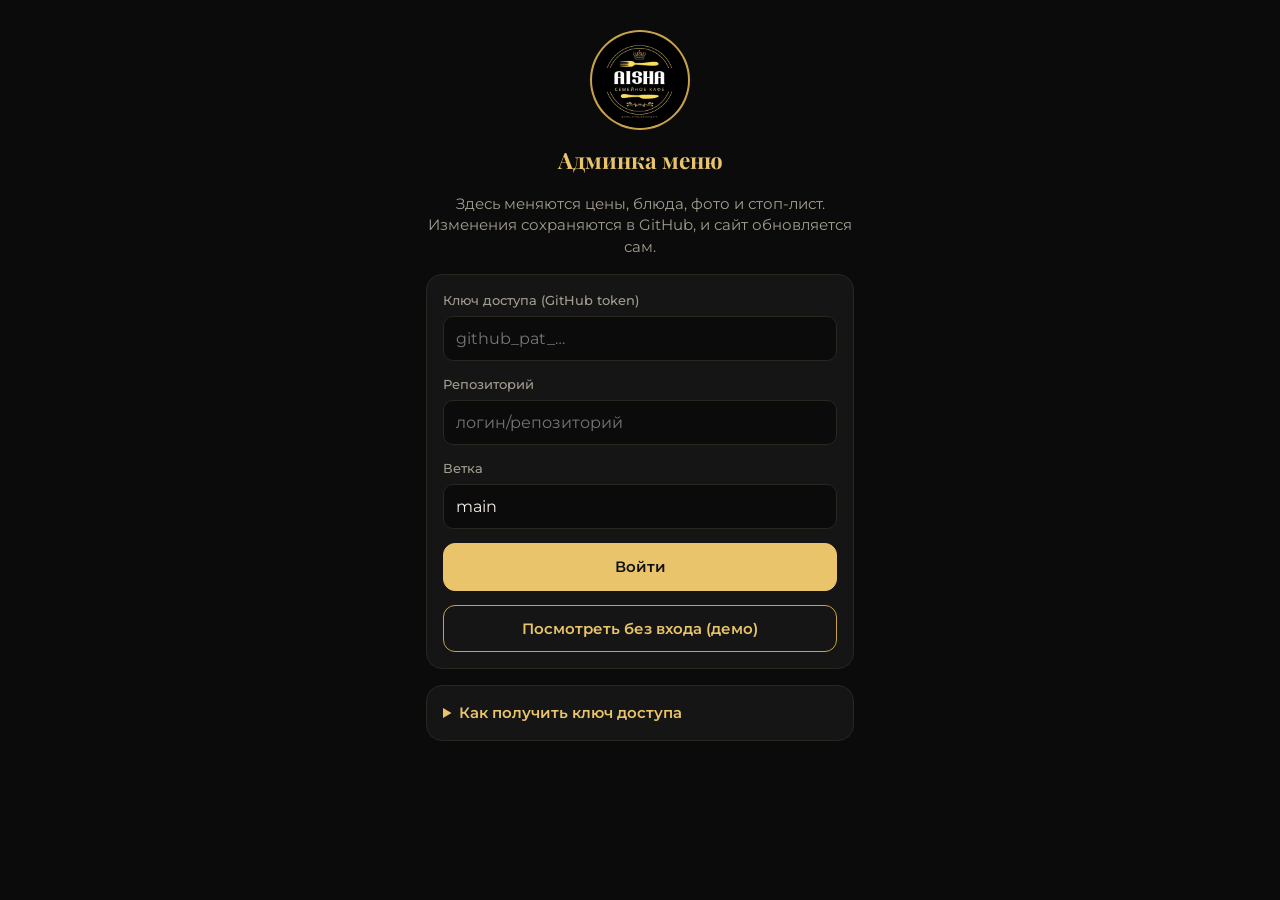
==== admin.html @ fd8bed95 "Переключатель ҚАЗ/РУС и админка меню - Меню перенесено в data/menu.json, казахские названия и описан" ====
<!doctype html>
<html lang="ru">
<head>
  <meta charset="utf-8">
  <meta name="viewport" content="width=device-width, initial-scale=1, viewport-fit=cover">
  <title>Aisha — админка меню</title>
  <meta name="robots" content="noindex, nofollow">
  <meta name="theme-color" content="#0b0b0b">
  <link rel="icon" type="image/png" href="img/logo.png">
  <link rel="preconnect" href="https://fonts.googleapis.com">
  <link rel="preconnect" href="https://fonts.gstatic.com" crossorigin>
  <link href="https://fonts.googleapis.com/css2?family=Playfair+Display:wght@700&family=Montserrat:wght@400;500;600;700&display=swap" rel="stylesheet">
  <link rel="stylesheet" href="css/style.css">
  <link rel="stylesheet" href="css/admin.css">
</head>
<body class="admin">

  <!-- ===== Вход ===== -->
  <section id="login" class="login" hidden>
    <img class="login__logo" src="img/logo.png" alt="" width="96" height="96">
    <h1>Админка меню</h1>
    <p class="muted">Здесь меняются цены, блюда, фото и стоп-лист. Изменения сохраняются в GitHub, и сайт обновляется сам.</p>

    <form id="loginForm" class="card form">
      <label class="field">
        <span>Ключ доступа (GitHub token)</span>
        <input id="fToken" type="password" autocomplete="current-password" placeholder="github_pat_…" required>
      </label>
      <label class="field">
        <span>Репозиторий</span>
        <input id="fRepo" type="text" placeholder="логин/репозиторий" autocapitalize="off" spellcheck="false" required>
      </label>
      <label class="field">
        <span>Ветка</span>
        <input id="fBranch" type="text" value="main" autocapitalize="off" spellcheck="false" required>
      </label>
      <p class="error" id="loginError" hidden></p>
      <button class="btn btn--gold btn--block" type="submit" id="loginBtn">Войти</button>
      <button class="btn btn--ghost btn--block" type="button" id="demoBtn">Посмотреть без входа (демо)</button>
    </form>

    <details class="card help">
      <summary>Как получить ключ доступа</summary>
      <ol>
        <li>Зайдите на GitHub → <b>Settings</b> → <b>Developer settings</b> → <b>Personal access tokens</b> → <b>Fine-grained tokens</b> → <b>Generate new token</b>.</li>
        <li>Срок действия — например, 1 год. В <b>Repository access</b> выберите только репозиторий с сайтом.</li>
        <li>В <b>Permissions → Repository permissions → Contents</b> выберите <b>Read and write</b>.</li>
        <li>Нажмите <b>Generate token</b>, скопируйте ключ и вставьте сюда. Он хранится только в этом браузере.</li>
      </ol>
      <p class="muted">Никому не передавайте ключ: с ним можно менять сайт.</p>
    </details>
  </section>

  <!-- ===== Панель ===== -->
  <section id="app" hidden>
    <header class="topbar">
      <img src="img/logo.png" alt="" width="36" height="36">
      <div class="topbar__title">
        <strong>Админка</strong>
        <span id="repoLabel" class="muted"></span>
      </div>
      <a class="btn btn--ghost btn--sm" href="./" target="_blank" rel="noopener">Сайт ↗</a>
      <button class="btn btn--ghost btn--sm" id="logoutBtn">Выйти</button>
    </header>

    <nav class="segmented" role="tablist">
      <button role="tab" data-view="menu" aria-selected="true">Меню</button>
      <button role="tab" data-view="stop" aria-selected="false">Стоп-лист</button>
      <button role="tab" data-view="cafe" aria-selected="false">Контакты</button>
    </nav>

    <main class="admin-main">
      <div id="viewMenu"></div>
      <div id="viewStop" hidden>
        <div class="tabs__search admin-search">
          <svg viewBox="0 0 24 24" aria-hidden="true"><circle cx="11" cy="11" r="7"/><path d="m20 20-3.5-3.5"/></svg>
          <input id="stopSearch" type="search" placeholder="Найти блюдо…" autocomplete="off">
        </div>
        <p class="muted small">Выключите блюдо, если его сейчас нет — на сайте оно станет серым с пометкой «Нет в наличии».</p>
        <div id="stopList"></div>
      </div>
      <div id="viewCafe" hidden></div>
    </main>

    <div class="savebar">
      <span id="saveStatus" class="savebar__status">Изменений нет</span>
      <button class="btn btn--gold" id="saveBtn" disabled>Сохранить</button>
    </div>
  </section>

  <!-- ===== Редактор блюда ===== -->
  <div class="sheet" id="editor" hidden>
    <div class="sheet__backdrop" data-close-editor></div>
    <section class="sheet__panel editor" role="dialog" aria-modal="true" aria-labelledby="edTitle">
      <div class="sheet__head">
        <h2 id="edTitle">Блюдо</h2>
        <button class="icon-btn" data-close-editor aria-label="Закрыть">✕</button>
      </div>
      <div id="edBody" class="form"></div>
    </section>
  </div>

  <div class="toast" id="toast" role="status" hidden></div>

  <script src="js/admin.js"></script>
</body>
</html>
---- css/style.css ----
:root {
  --bg: #0b0b0b;
  --surface: #151515;
  --surface-2: #1d1d1d;
  --line: #2a2620;
  --gold: #e9c46a;
  --gold-2: #c9a24a;
  --text: #f5f1e8;
  --muted: #a39d90;
  --red: #e76f51;
  --green: #8ab17d;
  --radius: 16px;
  --serif: "Playfair Display", Georgia, serif;
  --sans: "Montserrat", system-ui, -apple-system, "Segoe UI", Roboto, sans-serif;
}

* { box-sizing: border-box; }
html { scroll-behavior: smooth; -webkit-text-size-adjust: 100%; }
body {
  margin: 0;
  background: var(--bg);
  color: var(--text);
  font-family: var(--sans);
  font-size: 15px;
  line-height: 1.45;
  -webkit-font-smoothing: antialiased;
  padding-bottom: 96px;
}
button { font: inherit; color: inherit; }
[hidden] { display: none !important; }

/* ---------- Hero ---------- */
.hero {
  text-align: center;
  padding: 28px 16px 18px;
  background:
    radial-gradient(ellipse at 50% 0%, rgba(233, 196, 106, .16), transparent 65%),
    var(--bg);
}
.hero__logo {
  width: 150px; height: 150px;
  border-radius: 50%;
  box-shadow: 0 0 0 2px var(--gold-2), 0 10px 40px rgba(233, 196, 106, .18);
}
.hero__title {
  font-family: var(--serif);
  color: var(--gold);
  font-size: 30px;
  letter-spacing: .12em;
  text-transform: uppercase;
  margin: 16px 0 4px;
}
.hero__title::before, .hero__title::after {
  content: ""; display: inline-block; vertical-align: middle;
  width: 36px; height: 1px; background: var(--gold-2); margin: 0 12px;
}
.hero__meta { color: var(--muted); margin: 0; font-size: 13px; }

/* ---------- Tabs ---------- */
.tabs {
  position: sticky; top: 0; z-index: 20;
  background: rgba(11, 11, 11, .92);
  backdrop-filter: blur(10px);
  -webkit-backdrop-filter: blur(10px);
  border-bottom: 1px solid var(--line);
  padding: 10px 0 0;
}
.tabs__search {
  display: flex; align-items: center; gap: 8px;
  margin: 0 16px 10px;
  background: var(--surface);
  border: 1px solid var(--line);
  border-radius: 12px;
  padding: 0 12px;
}
.tabs__search svg { width: 18px; height: 18px; fill: none; stroke: var(--muted); stroke-width: 2; flex: none; }
.tabs__search input {
  flex: 1; min-width: 0;
  background: none; border: 0; outline: 0;
  color: var(--text); font: inherit; font-size: 16px;
  padding: 10px 0;
}
.tabs__search:focus-within { border-color: var(--gold-2); }
.tabs__row {
  display: flex; gap: 8px;
  overflow-x: auto; scrollbar-width: none;
  padding: 0 16px 10px;
  scroll-snap-type: x proximity;
}
.tabs__row::-webkit-scrollbar { display: none; }
.tab {
  flex: none; scroll-snap-align: start;
  border: 1px solid var(--line);
  background: var(--surface);
  color: var(--text);
  border-radius: 999px;
  padding: 8px 14px;
  font-size: 14px; font-weight: 500;
  white-space: nowrap; cursor: pointer;
  transition: background .2s, color .2s, border-color .2s;
}
.tab.is-active { background: var(--gold); color: #111; border-color: var(--gold); font-weight: 600; }

/* ---------- Menu ---------- */
.menu { max-width: 720px; margin: 0 auto; padding: 8px 16px; }
.section { padding-top: 18px; scroll-margin-top: 120px; }
.section__title {
  font-family: var(--serif);
  color: var(--gold);
  font-size: 24px;
  margin: 8px 0 12px;
  display: flex; align-items: center; gap: 10px;
}
.section__title::after { content: ""; flex: 1; height: 1px; background: linear-gradient(90deg, var(--gold-2), transparent); }

.item {
  display: flex; gap: 12px;
  background: var(--surface);
  border: 1px solid var(--line);
  border-radius: var(--radius);
  padding: 14px;
  margin-bottom: 10px;
}
.item.is-off { opacity: .45; }
.item__img {
  width: 84px; height: 84px; flex: none;
  border-radius: 12px; object-fit: cover;
  background: var(--surface-2);
}
.item__body { flex: 1; min-width: 0; display: flex; flex-direction: column; }
.item__name { font-weight: 600; font-size: 16px; margin: 0; }
.item__desc { color: var(--muted); font-size: 13px; margin: 4px 0 0; }
.item__foot { display: flex; align-items: center; gap: 10px; margin-top: auto; padding-top: 10px; }
.item__price { color: var(--gold); font-weight: 700; font-size: 17px; white-space: nowrap; }
.item__weight { color: var(--muted); font-size: 12px; }
.tags { display: inline-flex; flex-wrap: wrap; gap: 4px; margin-left: 6px; vertical-align: 2px; }
.tag { font-size: 10px; font-weight: 700; letter-spacing: .04em; text-transform: uppercase; border-radius: 6px; padding: 2px 6px; }
.tag--hit { background: var(--gold); color: #111; }
.tag--new { background: var(--green); color: #111; }
.tag--spicy { background: var(--red); color: #fff; }
.tag--veg { border: 1px solid var(--green); color: var(--green); }
.tag--off { background: #444; color: #ddd; }

.qty { margin-left: auto; display: flex; align-items: center; gap: 6px; }
.qty__btn {
  width: 34px; height: 34px; border-radius: 50%;
  border: 1px solid var(--gold-2); background: transparent;
  color: var(--gold); font-size: 20px; line-height: 1; cursor: pointer;
  display: grid; place-items: center;
}
.qty__btn--add { background: var(--gold); color: #111; border-color: var(--gold); }
.qty__n { min-width: 18px; text-align: center; font-weight: 600; }

.empty { text-align: center; color: var(--muted); padding: 40px 16px; }

/* ---------- Footer ---------- */
.footer {
  max-width: 720px; margin: 24px auto 0; padding: 24px 16px;
  border-top: 1px solid var(--line);
  text-align: center; color: var(--muted); font-size: 14px;
}
.footer a { color: var(--gold); text-decoration: none; }
.footer p { margin: 6px 0; }
.footer__links { display: flex; justify-content: center; gap: 10px; flex-wrap: wrap; margin: 14px 0; }
.footer__note { font-size: 12px; opacity: .8; }

/* ---------- Buttons ---------- */
.btn {
  display: inline-flex; align-items: center; justify-content: center; gap: 6px;
  border-radius: 12px; padding: 12px 18px; font-weight: 600; cursor: pointer;
  text-decoration: none; border: 1px solid var(--gold-2);
}
.btn--gold { background: var(--gold); color: #111; border-color: var(--gold); }
.btn--ghost { background: transparent; color: var(--gold); }
.icon-btn { background: none; border: 0; font-size: 20px; cursor: pointer; color: var(--muted); padding: 4px 8px; }

/* ---------- Cart ---------- */
.cart-btn {
  position: fixed; z-index: 30;
  left: 16px; right: 16px; bottom: max(16px, env(safe-area-inset-bottom));
  max-width: 688px; margin: 0 auto;
  display: flex; align-items: center; gap: 10px;
  background: var(--gold); color: #111;
  border: 0; border-radius: 14px; padding: 14px 18px;
  font-weight: 700; cursor: pointer;
  box-shadow: 0 10px 30px rgba(0, 0, 0, .5);
}
.cart-btn__count { background: #111; color: var(--gold); border-radius: 999px; padding: 1px 9px; font-size: 13px; }
.cart-btn__sum { margin-left: auto; }

.sheet { position: fixed; inset: 0; z-index: 40; }
.sheet__backdrop { position: absolute; inset: 0; background: rgba(0, 0, 0, .65); }
.sheet__panel {
  position: absolute; left: 0; right: 0; bottom: 0;
  max-width: 720px; margin: 0 auto;
  max-height: 85vh; overflow-y: auto;
  background: var(--surface);
  border-top: 2px solid var(--gold-2);
  border-radius: 20px 20px 0 0;
  padding: 16px 16px calc(20px + env(safe-area-inset-bottom));
  animation: up .25s ease-out;
}
@keyframes up { from { transform: translateY(100%); } }
.sheet__head { display: flex; align-items: center; justify-content: space-between; }
.sheet__head h2 { font-family: var(--serif); color: var(--gold); margin: 0; font-size: 22px; }
.sheet__list { list-style: none; padding: 0; margin: 12px 0; }
.sheet__list li { display: flex; align-items: center; gap: 10px; padding: 10px 0; border-bottom: 1px solid var(--line); }
.sheet__list .name { flex: 1; min-width: 0; }
.sheet__list .sum { color: var(--gold); font-weight: 600; white-space: nowrap; }
.sheet__total { display: flex; justify-content: space-between; font-size: 18px; margin: 8px 0; }
.sheet__total strong { color: var(--gold); }
.sheet__hint { color: var(--muted); font-size: 13px; }
.sheet__actions { display: flex; gap: 10px; }
.sheet__actions > * { flex: 1; }

@media (min-width: 600px) {
  .item__img { width: 110px; height: 110px; }
}
@media (prefers-reduced-motion: reduce) {
  html { scroll-behavior: auto; }
  .sheet__panel { animation: none; }
}

/* ---------- Казахские названия и размеры ---------- */
.section__title > span { display: flex; flex-direction: column; }
.section__title small { font-family: var(--sans); font-size: 12px; color: var(--muted); letter-spacing: .06em; text-transform: uppercase; font-weight: 500; margin-top: 2px; }
.item__kz { color: var(--gold-2); font-size: 12px; margin: 2px 0 0; font-style: italic; }
.vars { margin-top: auto; padding-top: 8px; display: grid; gap: 6px; }
.var { display: flex; align-items: center; gap: 10px; }
.var + .var { border-top: 1px dashed var(--line); padding-top: 6px; }
.var__label { color: var(--muted); font-size: 13px; min-width: 44px; }
.var .qty__btn { width: 30px; height: 30px; font-size: 18px; }

/* ---------- Переключатель языка ---------- */
.hero { position: relative; }
.lang {
  position: absolute; top: 14px; right: max(16px, env(safe-area-inset-right, 0px));
  display: flex; padding: 3px; gap: 2px;
  background: var(--surface); border: 1px solid var(--line); border-radius: 999px;
}
.lang__btn {
  border: 0; background: transparent; color: var(--muted);
  font-size: 12px; font-weight: 700; letter-spacing: .06em;
  padding: 7px 12px; border-radius: 999px; cursor: pointer;
}
.lang__btn[aria-pressed="true"] { background: var(--gold); color: #111; }
.lang__btn:focus-visible, .tab:focus-visible, .qty__btn:focus-visible, .btn:focus-visible { outline: 2px solid var(--gold); outline-offset: 2px; }
.footer__name { color: var(--text); }
---- css/admin.css ----
/* Админка — использует токены из style.css */
body.admin { padding-bottom: 110px; }
.muted { color: var(--muted); }
.small { font-size: 13px; }
.error { color: var(--red); margin: 0; font-size: 14px; }

.card {
  background: var(--surface); border: 1px solid var(--line);
  border-radius: var(--radius); padding: 16px;
}
.form { display: grid; gap: 14px; }
.field { display: grid; gap: 6px; min-width: 0; }
.field > span { font-size: 13px; color: var(--muted); font-weight: 500; }
.field input, .field textarea, .field select {
  width: 100%; min-width: 0;
  background: var(--bg); color: var(--text);
  border: 1px solid var(--line); border-radius: 10px;
  font: inherit; font-size: 16px; padding: 10px 12px;
}
.field textarea { resize: vertical; min-height: 64px; }
.field input:focus, .field textarea:focus, .field select:focus { outline: none; border-color: var(--gold-2); }
.row2 { display: grid; grid-template-columns: 1fr 1fr; gap: 10px; }
@media (max-width: 420px) { .row2 { grid-template-columns: 1fr; } }

.btn--block { width: 100%; }
.btn--sm { padding: 7px 12px; font-size: 13px; border-radius: 10px; }
.btn--danger { background: transparent; color: var(--red); border-color: var(--red); }
.btn--danger.is-armed { background: var(--red); color: #fff; }
.btn:disabled { opacity: .45; cursor: default; }

/* ---------- Вход ---------- */
.login { max-width: 460px; margin: 0 auto; padding: 32px max(16px, env(safe-area-inset-right, 0px)) 40px max(16px, env(safe-area-inset-left, 0px)); display: grid; gap: 16px; }
.login__logo { width: 96px; height: 96px; border-radius: 50%; margin: 0 auto; box-shadow: 0 0 0 2px var(--gold-2); }
.login h1 { font-family: var(--serif); color: var(--gold); text-align: center; margin: 0; }
.login > p { text-align: center; margin: 0; }
.help summary { cursor: pointer; color: var(--gold); font-weight: 600; }
.help ol { padding-left: 20px; line-height: 1.6; }

/* ---------- Шапка ---------- */
.topbar {
  position: sticky; top: env(safe-area-inset-top, 0px); z-index: 20;
  display: flex; align-items: center; gap: 10px;
  padding: 10px max(16px, env(safe-area-inset-right, 0px)) 10px max(16px, env(safe-area-inset-left, 0px));
  background: rgba(11, 11, 11, .95); border-bottom: 1px solid var(--line);
}
.topbar img { border-radius: 50%; }
.topbar__title { flex: 1; min-width: 0; display: flex; flex-direction: column; line-height: 1.2; }
.topbar__title strong { color: var(--gold); }
.topbar__title span { font-size: 12px; overflow: hidden; text-overflow: ellipsis; white-space: nowrap; }

.segmented {
  display: grid; grid-template-columns: repeat(3, 1fr); gap: 4px;
  max-width: 720px; margin: 12px auto 0; padding: 4px;
  background: var(--surface); border: 1px solid var(--line); border-radius: 12px;
  width: calc(100% - 32px);
}
.segmented button {
  border: 0; background: transparent; color: var(--muted);
  padding: 9px 6px; border-radius: 9px; font-weight: 600; font-size: 14px; cursor: pointer;
}
.segmented button[aria-selected="true"] { background: var(--gold); color: #111; }

.admin-main { max-width: 720px; margin: 0 auto; padding: 14px max(16px, env(safe-area-inset-right, 0px)) 0 max(16px, env(safe-area-inset-left, 0px)); }
.admin-search { margin: 0 0 8px; }

/* ---------- Разделы ---------- */
.cat { border: 1px solid var(--line); border-radius: var(--radius); background: var(--surface); margin-bottom: 10px; overflow: hidden; }
.cat__head {
  display: flex; align-items: center; gap: 10px; width: 100%;
  padding: 14px 16px; background: none; border: 0; text-align: left; cursor: pointer;
}
.cat__head .t { flex: 1; min-width: 0; font-weight: 600; font-size: 16px; }
.cat__head .t small { display: block; color: var(--muted); font-weight: 400; font-size: 12px; }
.cat__head .n { color: var(--muted); font-size: 13px; }
.cat__head .chev { color: var(--gold); transition: transform .2s; }
.cat.is-open .chev { transform: rotate(90deg); }
.cat__body { border-top: 1px solid var(--line); padding: 12px 16px 16px; display: grid; gap: 12px; }
.cat__tools { display: flex; gap: 8px; flex-wrap: wrap; }

.ilist { list-style: none; margin: 0; padding: 0; display: grid; gap: 6px; }
.irow {
  display: flex; align-items: center; gap: 10px;
  background: var(--bg); border: 1px solid var(--line); border-radius: 12px; padding: 8px 10px;
}
.irow__img { width: 40px; height: 40px; border-radius: 8px; object-fit: cover; flex: none; background: var(--surface-2); }
.irow__main { flex: 1; min-width: 0; }
.irow__name { font-weight: 600; white-space: nowrap; overflow: hidden; text-overflow: ellipsis; }
.irow__price { color: var(--gold); font-size: 13px; font-variant-numeric: tabular-nums; }
.irow.is-off .irow__name { color: var(--muted); text-decoration: line-through; }
.irow__btns { display: flex; gap: 4px; flex: none; }
.mini {
  width: 34px; height: 34px; border-radius: 9px; border: 1px solid var(--line);
  background: var(--surface); color: var(--text); cursor: pointer; font-size: 15px;
  display: grid; place-items: center;
}
.mini:disabled { opacity: .3; cursor: default; }

/* ---------- Переключатель ---------- */
.switch { position: relative; width: 50px; height: 30px; flex: none; }
.switch input { position: absolute; opacity: 0; inset: 0; margin: 0; cursor: pointer; z-index: 1; }
.switch span {
  position: absolute; inset: 0; border-radius: 999px; background: #3a3632; transition: background .2s;
}
.switch span::after {
  content: ""; position: absolute; top: 3px; left: 3px; width: 24px; height: 24px;
  border-radius: 50%; background: #fff; transition: transform .2s;
}
.switch input:checked + span { background: var(--green); }
.switch input:checked + span::after { transform: translateX(20px); }
.switch input:focus-visible + span { outline: 2px solid var(--gold); outline-offset: 2px; }

.stop-cat { color: var(--gold); font-family: var(--serif); font-size: 18px; margin: 18px 0 8px; }
.srow { display: flex; align-items: center; gap: 12px; padding: 10px 0; border-bottom: 1px solid var(--line); }
.srow__name { flex: 1; min-width: 0; }
.srow__state { font-size: 12px; color: var(--green); }
.srow.is-off .srow__state { color: var(--red); }

/* ---------- Редактор ---------- */
.editor { max-height: 92vh; }
.checks { display: flex; flex-wrap: wrap; gap: 8px; }
.chip {
  display: inline-flex; align-items: center; gap: 6px;
  border: 1px solid var(--line); border-radius: 999px; padding: 6px 12px; cursor: pointer; font-size: 14px;
}
.chip input { accent-color: var(--gold); }
.vrow { display: grid; grid-template-columns: 1fr 1fr auto; gap: 8px; align-items: end; }
.photo { display: flex; gap: 12px; align-items: center; flex-wrap: wrap; }
.photo img { width: 96px; height: 96px; border-radius: 12px; object-fit: cover; background: var(--surface-2); }
.photo__btns { display: flex; gap: 8px; flex-wrap: wrap; }
.inline-toggle { display: flex; align-items: center; justify-content: space-between; gap: 12px; }
.editor__foot { display: flex; gap: 10px; justify-content: space-between; flex-wrap: wrap; padding-top: 4px; }

/* ---------- Нижняя панель ---------- */
.savebar {
  position: fixed; z-index: 30; left: 0; right: 0; bottom: 0;
  display: flex; align-items: center; gap: 12px; justify-content: space-between;
  padding: 12px max(16px, env(safe-area-inset-right, 0px)) calc(12px + env(safe-area-inset-bottom, 0px)) max(16px, env(safe-area-inset-left, 0px));
  background: rgba(21, 21, 21, .97); border-top: 1px solid var(--line);
}
.savebar__status { color: var(--muted); font-size: 14px; }
.savebar.is-dirty .savebar__status { color: var(--gold); }

.toast {
  position: fixed; z-index: 50; left: 50%; transform: translateX(-50%);
  bottom: calc(84px + env(safe-area-inset-bottom, 0px));
  max-width: calc(100% - 32px); width: max-content;
  background: var(--text); color: #111; padding: 12px 16px; border-radius: 12px; font-weight: 600;
  box-shadow: 0 10px 30px rgba(0, 0, 0, .5);
}
.toast.is-error { background: var(--red); color: #fff; }

/* не даём полям и строкам распирать карточку */
.form, .cat__body { grid-template-columns: minmax(0, 1fr); }
.row2 > *, .vrow > *, .cat__body > * { min-width: 0; }
@media (max-width: 420px) { .row2 { grid-template-columns: minmax(0, 1fr); } }
@media (min-width: 421px) { .row2 { grid-template-columns: minmax(0, 1fr) minmax(0, 1fr); } }
.vrow { grid-template-columns: minmax(0, 1fr) minmax(0, 1fr) auto; }
.ilist { grid-template-columns: minmax(0, 1fr); }
.irow { min-width: 0; }
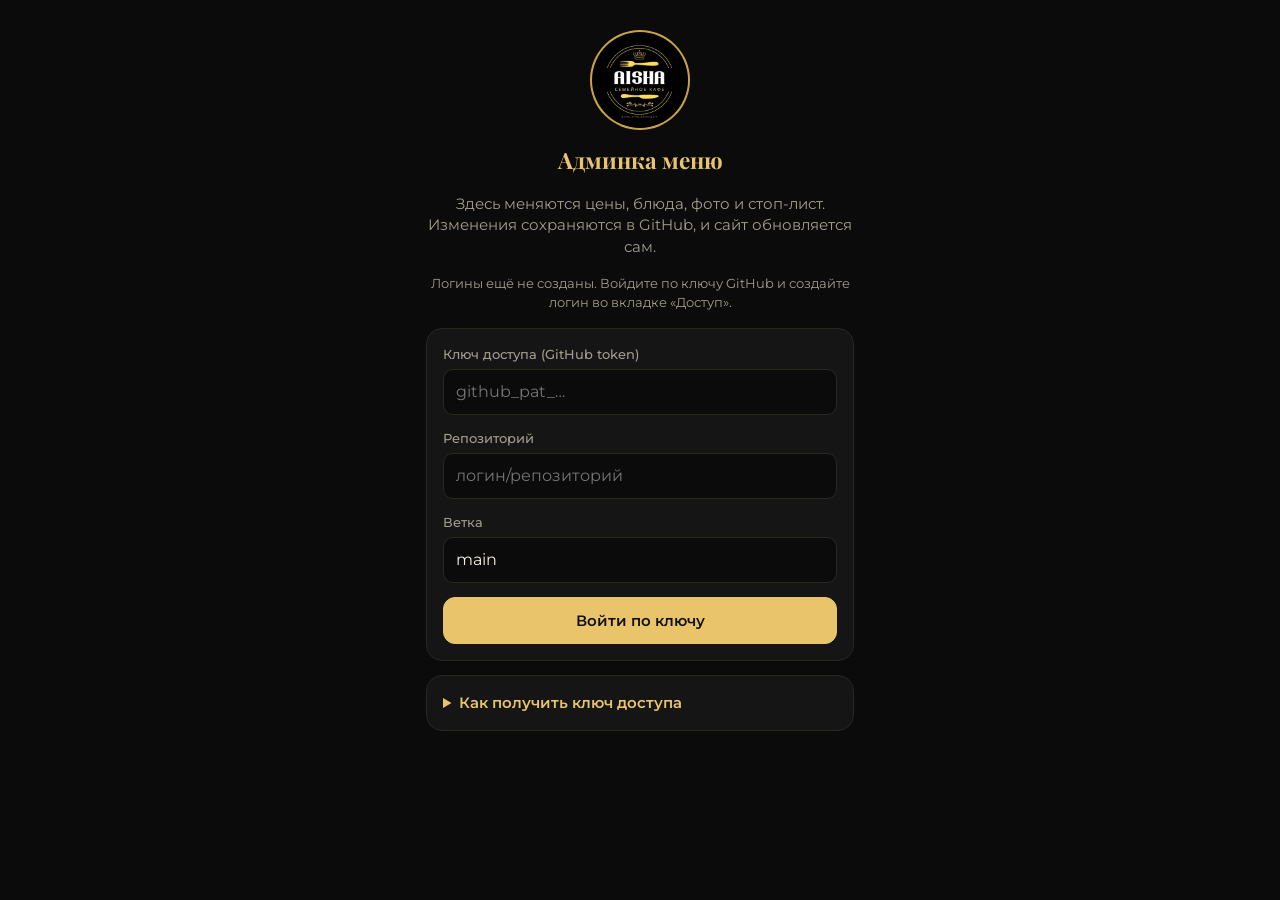
==== commit 82624173: "Админка: вход по логину и паролю - Ключ GitHub хранится в data/admin-auth.json только в зашифрованно" ====
--- a/admin.html
+++ b/admin.html
@@ -21,34 +21,53 @@
     <h1>Админка меню</h1>
     <p class="muted">Здесь меняются цены, блюда, фото и стоп-лист. Изменения сохраняются в GitHub, и сайт обновляется сам.</p>
 
-    <form id="loginForm" class="card form">
+    <!-- Вход по логину и паролю -->
+    <form id="pwForm" class="card form">
       <label class="field">
-        <span>Ключ доступа (GitHub token)</span>
-        <input id="fToken" type="password" autocomplete="current-password" placeholder="github_pat_…" required>
+        <span>Логин</span>
+        <input id="fLogin" type="text" autocomplete="username" autocapitalize="off" spellcheck="false" required>
       </label>
       <label class="field">
-        <span>Репозиторий</span>
-        <input id="fRepo" type="text" placeholder="логин/репозиторий" autocapitalize="off" spellcheck="false" required>
+        <span>Пароль</span>
+        <input id="fPassword" type="password" autocomplete="current-password" required>
       </label>
-      <label class="field">
-        <span>Ветка</span>
-        <input id="fBranch" type="text" value="main" autocapitalize="off" spellcheck="false" required>
-      </label>
-      <p class="error" id="loginError" hidden></p>
-      <button class="btn btn--gold btn--block" type="submit" id="loginBtn">Войти</button>
+      <p class="error" id="pwError" hidden></p>
+      <button class="btn btn--gold btn--block" type="submit" id="pwBtn">Войти</button>
       <button class="btn btn--ghost btn--block" type="button" id="demoBtn">Посмотреть без входа (демо)</button>
     </form>
+    <p class="muted small center" id="noAccounts" hidden>Логины ещё не созданы. Войдите по ключу GitHub и создайте логин во вкладке «Доступ».</p>
+    <button class="linklike" type="button" id="toTokenBtn">Вход для разработчика (по ключу GitHub)</button>
 
-    <details class="card help">
-      <summary>Как получить ключ доступа</summary>
-      <ol>
-        <li>Зайдите на GitHub → <b>Settings</b> → <b>Developer settings</b> → <b>Personal access tokens</b> → <b>Fine-grained tokens</b> → <b>Generate new token</b>.</li>
-        <li>Срок действия — например, 1 год. В <b>Repository access</b> выберите только репозиторий с сайтом.</li>
-        <li>В <b>Permissions → Repository permissions → Contents</b> выберите <b>Read and write</b>.</li>
-        <li>Нажмите <b>Generate token</b>, скопируйте ключ и вставьте сюда. Он хранится только в этом браузере.</li>
-      </ol>
-      <p class="muted">Никому не передавайте ключ: с ним можно менять сайт.</p>
-    </details>
+    <!-- Вход по ключу GitHub -->
+    <div id="tokenBox" class="form" hidden>
+      <form id="loginForm" class="card form">
+        <label class="field">
+          <span>Ключ доступа (GitHub token)</span>
+          <input id="fToken" type="password" autocomplete="off" placeholder="github_pat_…" required>
+        </label>
+        <label class="field">
+          <span>Репозиторий</span>
+          <input id="fRepo" type="text" placeholder="логин/репозиторий" autocapitalize="off" spellcheck="false" required>
+        </label>
+        <label class="field">
+          <span>Ветка</span>
+          <input id="fBranch" type="text" value="main" autocapitalize="off" spellcheck="false" required>
+        </label>
+        <p class="error" id="loginError" hidden></p>
+        <button class="btn btn--gold btn--block" type="submit" id="loginBtn">Войти по ключу</button>
+      </form>
+
+      <details class="card help">
+        <summary>Как получить ключ доступа</summary>
+        <ol>
+          <li>Зайдите на GitHub → <b>Settings</b> → <b>Developer settings</b> → <b>Personal access tokens</b> → <b>Fine-grained tokens</b> → <b>Generate new token</b>.</li>
+          <li>Срок действия — например, 1 год. В <b>Repository access</b> выберите только репозиторий с сайтом.</li>
+          <li>В <b>Permissions → Repository permissions → Contents</b> выберите <b>Read and write</b>.</li>
+          <li>Нажмите <b>Generate token</b>, скопируйте ключ и вставьте сюда.</li>
+        </ol>
+        <p class="muted">Никому не передавайте ключ: с ним можно менять сайт. Для клиента лучше создать логин и пароль во вкладке «Доступ».</p>
+      </details>
+    </div>
   </section>
 
   <!-- ===== Панель ===== -->
@@ -67,6 +86,7 @@
       <button role="tab" data-view="menu" aria-selected="true">Меню</button>
       <button role="tab" data-view="stop" aria-selected="false">Стоп-лист</button>
       <button role="tab" data-view="cafe" aria-selected="false">Контакты</button>
+      <button role="tab" data-view="access" aria-selected="false">Доступ</button>
     </nav>
 
     <main class="admin-main">
@@ -80,6 +100,7 @@
         <div id="stopList"></div>
       </div>
       <div id="viewCafe" hidden></div>
+      <div id="viewAccess" hidden></div>
     </main>
 
     <div class="savebar">
--- a/css/style.css
+++ b/css/style.css
@@ -246,3 +246,26 @@
 .lang__btn[aria-pressed="true"] { background: var(--gold); color: #111; }
 .lang__btn:focus-visible, .tab:focus-visible, .qty__btn:focus-visible, .btn:focus-visible { outline: 2px solid var(--gold); outline-offset: 2px; }
 .footer__name { color: var(--text); }
+
+/* ---------- Способ получения заказа ---------- */
+.mode { display: grid; grid-template-columns: repeat(3, minmax(0, 1fr)); gap: 8px; margin: 14px 0 10px; }
+.mode__btn {
+  display: flex; flex-direction: column; align-items: center; gap: 2px;
+  background: var(--bg); border: 1px solid var(--line); border-radius: 12px;
+  padding: 10px 4px; cursor: pointer; color: var(--text); font-size: 13px;
+}
+.mode__btn span { font-size: 20px; }
+.mode__btn b { font-weight: 600; text-align: center; }
+.mode__btn[aria-checked="true"] { border-color: var(--gold); background: rgba(233, 196, 106, .12); color: var(--gold); }
+.mode__btn:focus-visible { outline: 2px solid var(--gold); outline-offset: 2px; }
+.ofield { display: grid; gap: 6px; margin-bottom: 10px; }
+.ofield span { font-size: 13px; color: var(--muted); }
+.ofield input {
+  width: 100%; min-width: 0; background: var(--bg); color: var(--text);
+  border: 1px solid var(--line); border-radius: 10px; font: inherit; font-size: 16px; padding: 10px 12px;
+}
+.ofield input:focus { outline: none; border-color: var(--gold-2); }
+.ofield.is-invalid input { border-color: var(--red); }
+.ofield.is-invalid span { color: var(--red); }
+.onote { margin: 0 0 10px; font-size: 13px; color: var(--muted); background: var(--bg); border-radius: 10px; padding: 10px 12px; }
+.onote--gold { color: var(--gold); border: 1px dashed var(--gold-2); }
--- a/css/admin.css
+++ b/css/admin.css
@@ -157,3 +157,19 @@
 .vrow { grid-template-columns: minmax(0, 1fr) minmax(0, 1fr) auto; }
 .ilist { grid-template-columns: minmax(0, 1fr); }
 .irow { min-width: 0; }
+
+/* ---------- Логины и пароли ---------- */
+.center { text-align: center; margin: 0; }
+.linklike {
+  background: none; border: 0; color: var(--muted); text-decoration: underline;
+  font: inherit; font-size: 14px; cursor: pointer; justify-self: center; padding: 6px;
+}
+.linklike:hover { color: var(--gold); }
+.segmented { grid-template-columns: repeat(4, minmax(0, 1fr)); }
+.segmented button { font-size: 13px; padding: 9px 2px; }
+.acc-list { list-style: none; margin: 0; padding: 0; display: grid; gap: 6px; }
+.acc { display: flex; align-items: center; gap: 10px; background: var(--bg); border: 1px solid var(--line); border-radius: 12px; padding: 10px 12px; }
+.acc__name { flex: 1; min-width: 0; font-weight: 600; overflow-wrap: anywhere; }
+.acc__name small { display: block; font-weight: 400; color: var(--muted); font-size: 12px; }
+.section-h { font-family: var(--serif); color: var(--gold); font-size: 20px; margin: 0; }
+.access { display: grid; gap: 14px; }
